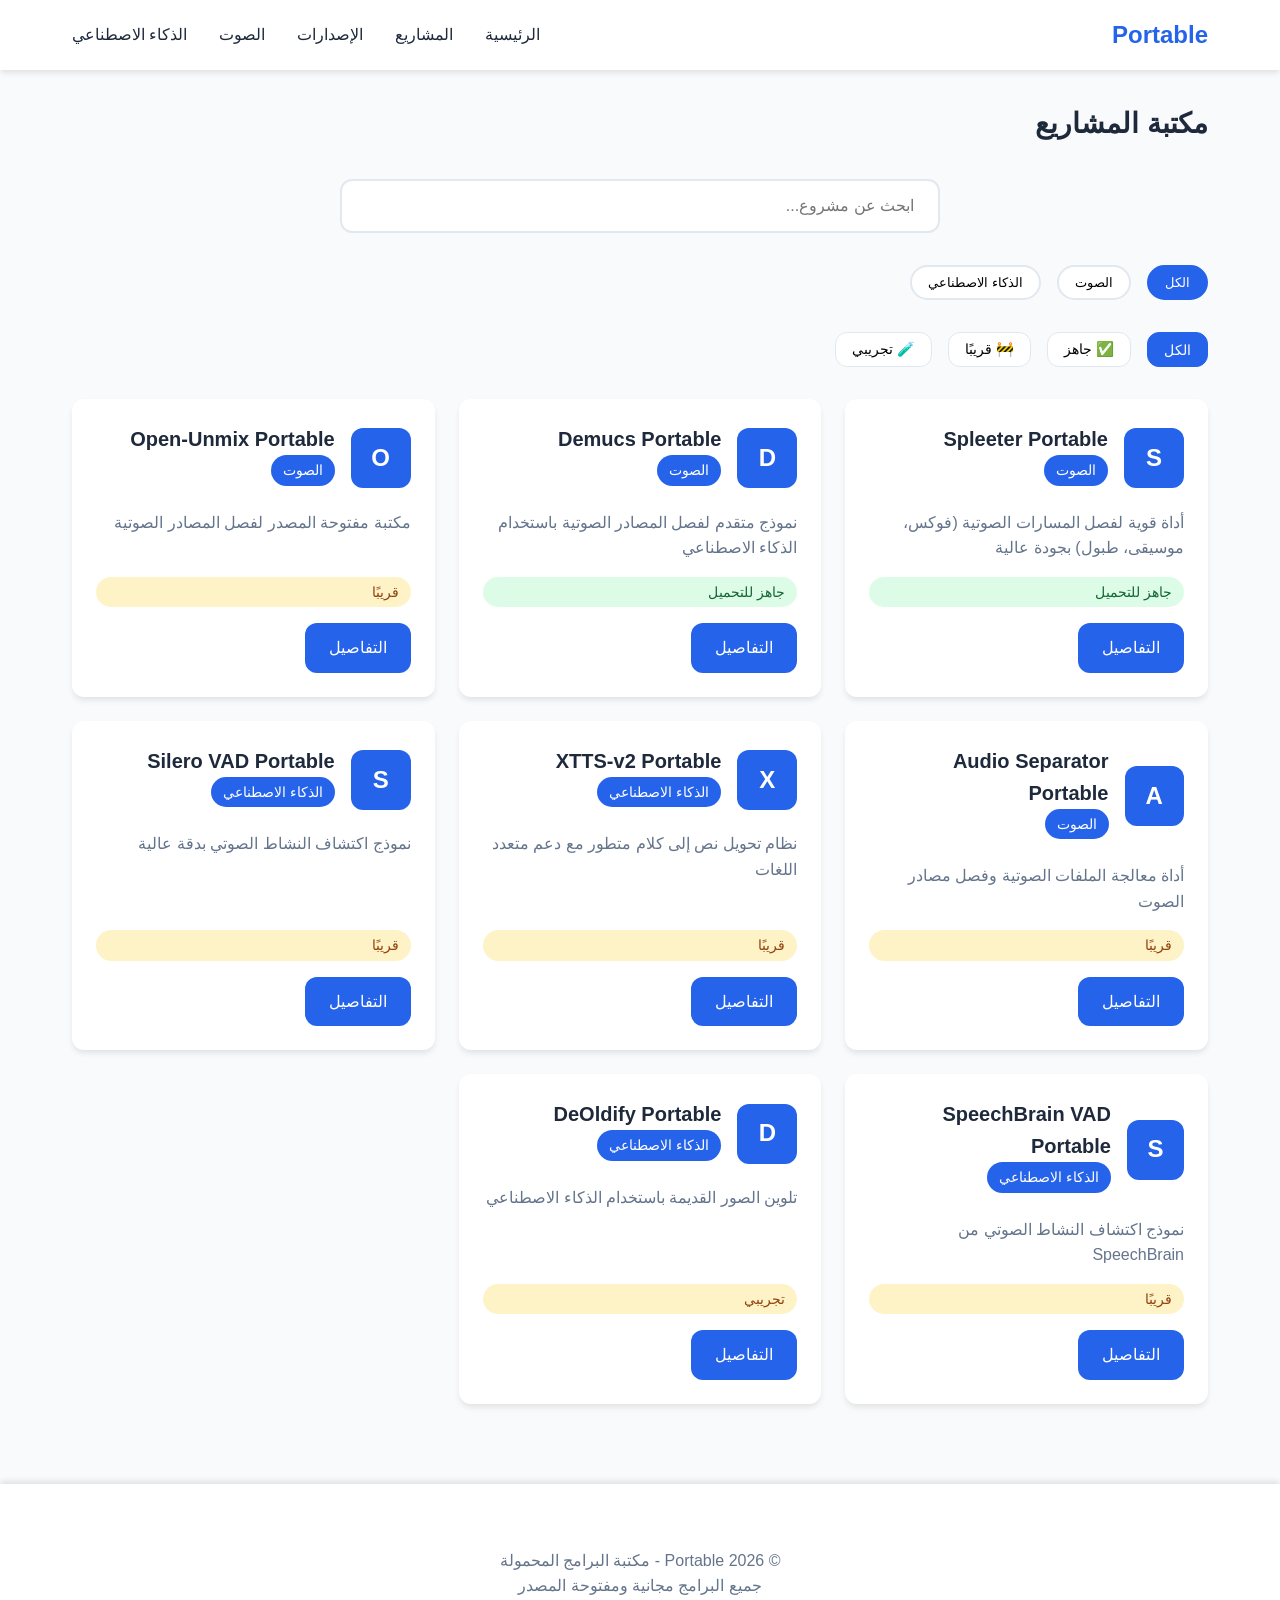
==== projects/index.html @ 6fae4b83 "Major update: Complete site restructure with unified data model - Added unified projects.json data m" ====
<!DOCTYPE html>
<html lang="ar" dir="rtl">
<head>
    <meta charset="UTF-8">
    <meta name="viewport" content="width=device-width, initial-scale=1.0">
    <meta name="description" content="مكتبة المشاريع - Portable">
    <title>المشاريع - Portable</title>
    <link rel="stylesheet" href="../assets/css/style.css">
</head>
<body>
    <!-- شريط التنقل -->
    <nav class="navbar">
        <div class="navbar-container">
            <a href="../index.html" class="navbar-brand">Portable</a>
            <ul class="navbar-menu">
                <li><a href="../index.html">الرئيسية</a></li>
                <li><a href="index.html">المشاريع</a></li>
                <li><a href="../releases/index.html">الإصدارات</a></li>
                <li><a href="../categories/audio.html">الصوت</a></li>
                <li><a href="../categories/ai.html">الذكاء الاصطناعي</a></li>
            </ul>
        </div>
    </nav>

    <!-- المحتوى الرئيسي -->
    <main class="main-content">
        <h1 class="section-title">مكتبة المشاريع</h1>

        <!-- البحث -->
        <div class="search-box">
            <input type="text" class="search-input" placeholder="ابحث عن مشروع..." id="searchInput" onkeyup="searchProjects(this.value)">
        </div>

        <!-- الفلتر -->
        <div class="filter-section">
            <button class="filter-btn active" onclick="filterByCategory('all')">الكل</button>
            <button class="filter-btn" onclick="filterByCategory('الصوت')">الصوت</button>
            <button class="filter-btn" onclick="filterByCategory('الذكاء الاصطناعي')">الذكاء الاصطناعي</button>
        </div>

        <!-- فلترة الحالة -->
        <div class="filter-section">
            <button class="status-btn active" onclick="filterByStatus('all')">الكل</button>
            <button class="status-btn" onclick="filterByStatus('ready')">✅ جاهز</button>
            <button class="status-btn" onclick="filterByStatus('soon')">🚧 قريبًا</button>
            <button class="status-btn" onclick="filterByStatus('experimental')">🧪 تجريبي</button>
        </div>

        <!-- شبكة المشاريع -->
        <div class="grid-container">
            <!-- Spleeter -->
            <div class="card project-card">
                <div class="project-card-header">
                    <div class="project-icon">S</div>
                    <div>
                        <div class="project-title">Spleeter Portable</div>
                        <span class="project-category">الصوت</span>
                    </div>
                </div>
                <p class="project-description">
                    أداة قوية لفصل المسارات الصوتية (فوكس، موسيقى، طبول) بجودة عالية
                </p>
                <span class="project-status status-ready">جاهز للتحميل</span>
                <div class="project-actions">
                    <a href="spleeter/index.html" class="btn btn-primary">التفاصيل</a>
                </div>
            </div>

            <!-- Demucs -->
            <div class="card project-card">
                <div class="project-card-header">
                    <div class="project-icon">D</div>
                    <div>
                        <div class="project-title">Demucs Portable</div>
                        <span class="project-category">الصوت</span>
                    </div>
                </div>
                <p class="project-description">
                    نموذج متقدم لفصل المصادر الصوتية باستخدام الذكاء الاصطناعي
                </p>
                <span class="project-status status-ready">جاهز للتحميل</span>
                <div class="project-actions">
                    <a href="demucs/index.html" class="btn btn-primary">التفاصيل</a>
                </div>
            </div>

            <!-- Open-Unmix -->
            <div class="card project-card">
                <div class="project-card-header">
                    <div class="project-icon">O</div>
                    <div>
                        <div class="project-title">Open-Unmix Portable</div>
                        <span class="project-category">الصوت</span>
                    </div>
                </div>
                <p class="project-description">
                    مكتبة مفتوحة المصدر لفصل المصادر الصوتية
                </p>
                <span class="project-status status-soon">قريبًا</span>
                <div class="project-actions">
                    <a href="open-unmix/index.html" class="btn btn-primary">التفاصيل</a>
                </div>
            </div>

            <!-- Audio Separator -->
            <div class="card project-card">
                <div class="project-card-header">
                    <div class="project-icon">A</div>
                    <div>
                        <div class="project-title">Audio Separator Portable</div>
                        <span class="project-category">الصوت</span>
                    </div>
                </div>
                <p class="project-description">
                    أداة معالجة الملفات الصوتية وفصل مصادر الصوت
                </p>
                <span class="project-status status-soon">قريبًا</span>
                <div class="project-actions">
                    <a href="audio-separator/index.html" class="btn btn-primary">التفاصيل</a>
                </div>
            </div>

            <!-- XTTS-v2 -->
            <div class="card project-card">
                <div class="project-card-header">
                    <div class="project-icon">X</div>
                    <div>
                        <div class="project-title">XTTS-v2 Portable</div>
                        <span class="project-category">الذكاء الاصطناعي</span>
                    </div>
                </div>
                <p class="project-description">
                    نظام تحويل نص إلى كلام متطور مع دعم متعدد اللغات
                </p>
                <span class="project-status status-soon">قريبًا</span>
                <div class="project-actions">
                    <a href="xtts-v2/index.html" class="btn btn-primary">التفاصيل</a>
                </div>
            </div>

            <!-- Silero VAD -->
            <div class="card project-card">
                <div class="project-card-header">
                    <div class="project-icon">S</div>
                    <div>
                        <div class="project-title">Silero VAD Portable</div>
                        <span class="project-category">الذكاء الاصطناعي</span>
                    </div>
                </div>
                <p class="project-description">
                    نموذج اكتشاف النشاط الصوتي بدقة عالية
                </p>
                <span class="project-status status-soon">قريبًا</span>
                <div class="project-actions">
                    <a href="silero-vad/index.html" class="btn btn-primary">التفاصيل</a>
                </div>
            </div>

            <!-- SpeechBrain VAD -->
            <div class="card project-card">
                <div class="project-card-header">
                    <div class="project-icon">S</div>
                    <div>
                        <div class="project-title">SpeechBrain VAD Portable</div>
                        <span class="project-category">الذكاء الاصطناعي</span>
                    </div>
                </div>
                <p class="project-description">
                    نموذج اكتشاف النشاط الصوتي من SpeechBrain
                </p>
                <span class="project-status status-soon">قريبًا</span>
                <div class="project-actions">
                    <a href="speechbrain-vad/index.html" class="btn btn-primary">التفاصيل</a>
                </div>
            </div>

            <!-- DeOldify -->
            <div class="card project-card">
                <div class="project-card-header">
                    <div class="project-icon">D</div>
                    <div>
                        <div class="project-title">DeOldify Portable</div>
                        <span class="project-category">الذكاء الاصطناعي</span>
                    </div>
                </div>
                <p class="project-description">
                    تلوين الصور القديمة باستخدام الذكاء الاصطناعي
                </p>
                <span class="project-status status-soon">تجريبي</span>
                <div class="project-actions">
                    <a href="deoldify/index.html" class="btn btn-primary">التفاصيل</a>
                </div>
            </div>
        </div>
    </main>

    <!-- التذييل -->
    <footer class="footer">
        <div class="main-content">
            <p>&copy; 2026 Portable - مكتبة البرامج المحمولة</p>
            <p>جميع البرامج مجانية ومفتوحة المصدر</p>
        </div>
    </footer>

    <script src="../assets/js/main.js"></script>
</body>
</html>
---- assets/css/style.css ----
/* Portable-V2 - مكتبة البرامج المحمولة */

/* أزرار فلترة الحالة */
.status-btn {
    padding: 0.5rem 1rem;
    border: 1px solid var(--border-color);
    background: var(--card-bg);
    border-radius: var(--radius);
    cursor: pointer;
    transition: var(--transition);
    font-size: 0.9rem;
}

.status-btn:hover {
    background: var(--primary-color);
    color: white;
    border-color: var(--primary-color);
}

.status-btn.active {
    background: var(--primary-color);
    color: white;
    border-color: var(--primary-color);
}

/* بطاقات المشاريع المشابهة */
.similar-section {
    margin-top: 3rem;
}

.similar-section h3 {
    margin-bottom: 1.5rem;
    color: var(--text-primary);
}

.similar-card {
    transition: var(--transition);
}

.similar-card:hover {
    transform: translateY(-4px);
}

/* التنقل بين المشاريع */
.project-navigation {
    display: flex;
    justify-content: space-between;
    gap: 1rem;
    margin: 2rem 0;
}

.nav-link {
    flex: 1;
    display: flex;
    align-items: center;
    gap: 0.75rem;
    padding: 1rem;
    background: var(--card-bg);
    border: 1px solid var(--border-color);
    border-radius: var(--radius);
    text-decoration: none;
    color: var(--text-primary);
    transition: var(--transition);
}

.nav-link:hover {
    background: var(--primary-color);
    color: white;
    border-color: var(--primary-color);
}

.nav-link.nav-prev {
    justify-content: flex-start;
}

.nav-link.nav-next {
    justify-content: flex-end;
}

.nav-content {
    display: flex;
    flex-direction: column;
    gap: 0.25rem;
}

.nav-label {
    font-size: 0.8rem;
    color: var(--text-secondary);
}

.nav-link:hover .nav-label {
    color: rgba(255, 255, 255, 0.8);
}

.nav-title {
    font-weight: 600;
}

.nav-icon {
    font-size: 1.5rem;
}

/* المتغيرات العامة */
:root {
    --primary-color: #2563eb;
    --primary-dark: #1e40af;
    --secondary-color: #10b981;
    --accent-color: #f59e0b;
    --bg-color: #f8fafc;
    --card-bg: #ffffff;
    --text-primary: #1e293b;
    --text-secondary: #64748b;
    --border-color: #e2e8f0;
    --shadow: 0 4px 6px -1px rgba(0, 0, 0, 0.1);
    --shadow-lg: 0 10px 15px -3px rgba(0, 0, 0, 0.1);
    --radius: 12px;
    --transition: all 0.3s ease;
}

/* إعادة تعيين */
* {
    margin: 0;
    padding: 0;
    box-sizing: border-box;
}

/* الأساسيات */
body {
    font-family: 'Segoe UI', Tahoma, Geneva, Verdana, sans-serif;
    background-color: var(--bg-color);
    color: var(--text-primary);
    line-height: 1.6;
    direction: rtl;
}

a {
    text-decoration: none;
    color: var(--primary-color);
    transition: var(--transition);
}

a:hover {
    color: var(--primary-dark);
}

/* شريط التنقل */
.navbar {
    background: var(--card-bg);
    box-shadow: var(--shadow);
    position: sticky;
    top: 0;
    z-index: 1000;
    padding: 1rem 0;
}

.navbar-container {
    max-width: 1200px;
    margin: 0 auto;
    padding: 0 2rem;
    display: flex;
    justify-content: space-between;
    align-items: center;
}

.navbar-brand {
    font-size: 1.5rem;
    font-weight: bold;
    color: var(--primary-color);
}

.navbar-menu {
    display: flex;
    gap: 2rem;
    list-style: none;
}

.navbar-menu a {
    color: var(--text-primary);
    font-weight: 500;
}

.navbar-menu a:hover {
    color: var(--primary-color);
}

/* المحتوى الرئيسي */
.main-content {
    max-width: 1200px;
    margin: 0 auto;
    padding: 2rem;
}

/* البطاقات */
.card {
    background: var(--card-bg);
    border-radius: var(--radius);
    box-shadow: var(--shadow);
    padding: 1.5rem;
    transition: var(--transition);
}

.card:hover {
    box-shadow: var(--shadow-lg);
    transform: translateY(-2px);
}

/* البطاقات الشبكية */
.grid-container {
    display: grid;
    grid-template-columns: repeat(auto-fill, minmax(300px, 1fr));
    gap: 1.5rem;
    margin-top: 2rem;
}

/* بطاقة المشروع */
.project-card {
    display: flex;
    flex-direction: column;
    height: 100%;
}

.project-card-header {
    display: flex;
    align-items: center;
    gap: 1rem;
    margin-bottom: 1rem;
}

.project-icon {
    width: 60px;
    height: 60px;
    border-radius: var(--radius);
    background: var(--primary-color);
    display: flex;
    align-items: center;
    justify-content: center;
    color: white;
    font-size: 1.5rem;
    font-weight: bold;
}

.project-title {
    font-size: 1.25rem;
    font-weight: bold;
}

.project-category {
    display: inline-block;
    padding: 0.25rem 0.75rem;
    background: var(--primary-color);
    color: white;
    border-radius: 20px;
    font-size: 0.875rem;
    margin-bottom: 0.5rem;
}

.project-description {
    color: var(--text-secondary);
    margin-bottom: 1rem;
    flex-grow: 1;
}

.project-status {
    display: inline-block;
    padding: 0.25rem 0.75rem;
    border-radius: 20px;
    font-size: 0.875rem;
    font-weight: 500;
}

.status-ready {
    background: #dcfce7;
    color: #166534;
}

.status-soon {
    background: #fef3c7;
    color: #92400e;
}

.project-actions {
    margin-top: 1rem;
    display: flex;
    gap: 0.5rem;
}

.btn {
    padding: 0.75rem 1.5rem;
    border-radius: var(--radius);
    border: none;
    cursor: pointer;
    font-weight: 500;
    transition: var(--transition);
    display: inline-flex;
    align-items: center;
    gap: 0.5rem;
}

.btn-primary {
    background: var(--primary-color);
    color: white;
}

.btn-primary:hover {
    background: var(--primary-dark);
}

.btn-secondary {
    background: var(--border-color);
    color: var(--text-primary);
}

.btn-secondary:hover {
    background: #cbd5e1;
}

/* القسم الرئيسي */
.hero {
    text-align: center;
    padding: 4rem 2rem;
    background: linear-gradient(135deg, var(--primary-color), var(--primary-dark));
    color: white;
    border-radius: var(--radius);
    margin-bottom: 2rem;
}

.hero-title {
    font-size: 2.5rem;
    font-weight: bold;
    margin-bottom: 1rem;
}

.hero-subtitle {
    font-size: 1.25rem;
    opacity: 0.9;
    margin-bottom: 2rem;
}

/* الإحصائيات */
.stats {
    display: grid;
    grid-template-columns: repeat(auto-fit, minmax(200px, 1fr));
    gap: 1.5rem;
    margin: 2rem 0;
}

.stat-card {
    text-align: center;
    padding: 2rem;
}

.stat-number {
    font-size: 2.5rem;
    font-weight: bold;
    color: var(--primary-color);
}

.stat-label {
    color: var(--text-secondary);
    margin-top: 0.5rem;
}

/* التصنيفات */
.categories-section {
    margin: 3rem 0;
}

.section-title {
    font-size: 1.75rem;
    font-weight: bold;
    margin-bottom: 1.5rem;
}

.category-grid {
    display: grid;
    grid-template-columns: repeat(auto-fit, minmax(250px, 1fr));
    gap: 1.5rem;
}

.category-card {
    text-align: center;
    padding: 2rem;
    cursor: pointer;
}

.category-icon {
    font-size: 3rem;
    margin-bottom: 1rem;
}

.category-name {
    font-size: 1.25rem;
    font-weight: bold;
}

.category-count {
    color: var(--text-secondary);
    margin-top: 0.5rem;
}

/* التذييل */
.footer {
    background: var(--card-bg);
    box-shadow: 0 -4px 6px -1px rgba(0, 0, 0, 0.1);
    padding: 2rem 0;
    margin-top: 3rem;
    text-align: center;
    color: var(--text-secondary);
}

/* البحث */
.search-box {
    max-width: 600px;
    margin: 2rem auto;
    position: relative;
}

.search-input {
    width: 100%;
    padding: 1rem 1.5rem;
    border: 2px solid var(--border-color);
    border-radius: var(--radius);
    font-size: 1rem;
    transition: var(--transition);
}

.search-input:focus {
    outline: none;
    border-color: var(--primary-color);
}

/* الفلتر */
.filter-section {
    display: flex;
    gap: 1rem;
    flex-wrap: wrap;
    margin-bottom: 2rem;
}

.filter-btn {
    padding: 0.5rem 1rem;
    border: 2px solid var(--border-color);
    background: white;
    border-radius: 20px;
    cursor: pointer;
    transition: var(--transition);
}

.filter-btn:hover,
.filter-btn.active {
    background: var(--primary-color);
    color: white;
    border-color: var(--primary-color);
}

/* صفحة تفاصيل المشروع */
.project-detail {
    max-width: 900px;
    margin: 0 auto;
}

.project-header {
    text-align: center;
    margin-bottom: 2rem;
}

.project-header h1 {
    font-size: 2.5rem;
    margin-bottom: 1rem;
}

.project-meta {
    display: flex;
    justify-content: center;
    gap: 2rem;
    color: var(--text-secondary);
}

.feature-section {
    margin: 2rem 0;
}

.feature-section h2 {
    font-size: 1.5rem;
    margin-bottom: 1rem;
}

.feature-list {
    list-style: none;
}

.feature-list li {
    padding: 0.75rem 0;
    border-bottom: 1px solid var(--border-color);
    display: flex;
    align-items: center;
    gap: 0.5rem;
}

.feature-list li::before {
    content: "✓";
    color: var(--secondary-color);
    font-weight: bold;
}

.download-section {
    background: linear-gradient(135deg, var(--secondary-color), #059669);
    color: white;
    padding: 2rem;
    border-radius: var(--radius);
    text-align: center;
    margin: 2rem 0;
}

.download-section h2 {
    margin-bottom: 1rem;
}

/* التجاوب مع الشاشات الصغيرة */
@media (max-width: 768px) {
    .navbar-container {
        flex-direction: column;
        gap: 1rem;
    }

    .navbar-menu {
        flex-wrap: wrap;
        justify-content: center;
        gap: 1rem;
    }

    .hero-title {
        font-size: 1.75rem;
    }

    .hero-subtitle {
        font-size: 1rem;
    }

    .grid-container {
        grid-template-columns: 1fr;
    }

    .project-meta {
        flex-direction: column;
        gap: 0.5rem;
    }

    .main-content {
        padding: 1rem;
    }
}
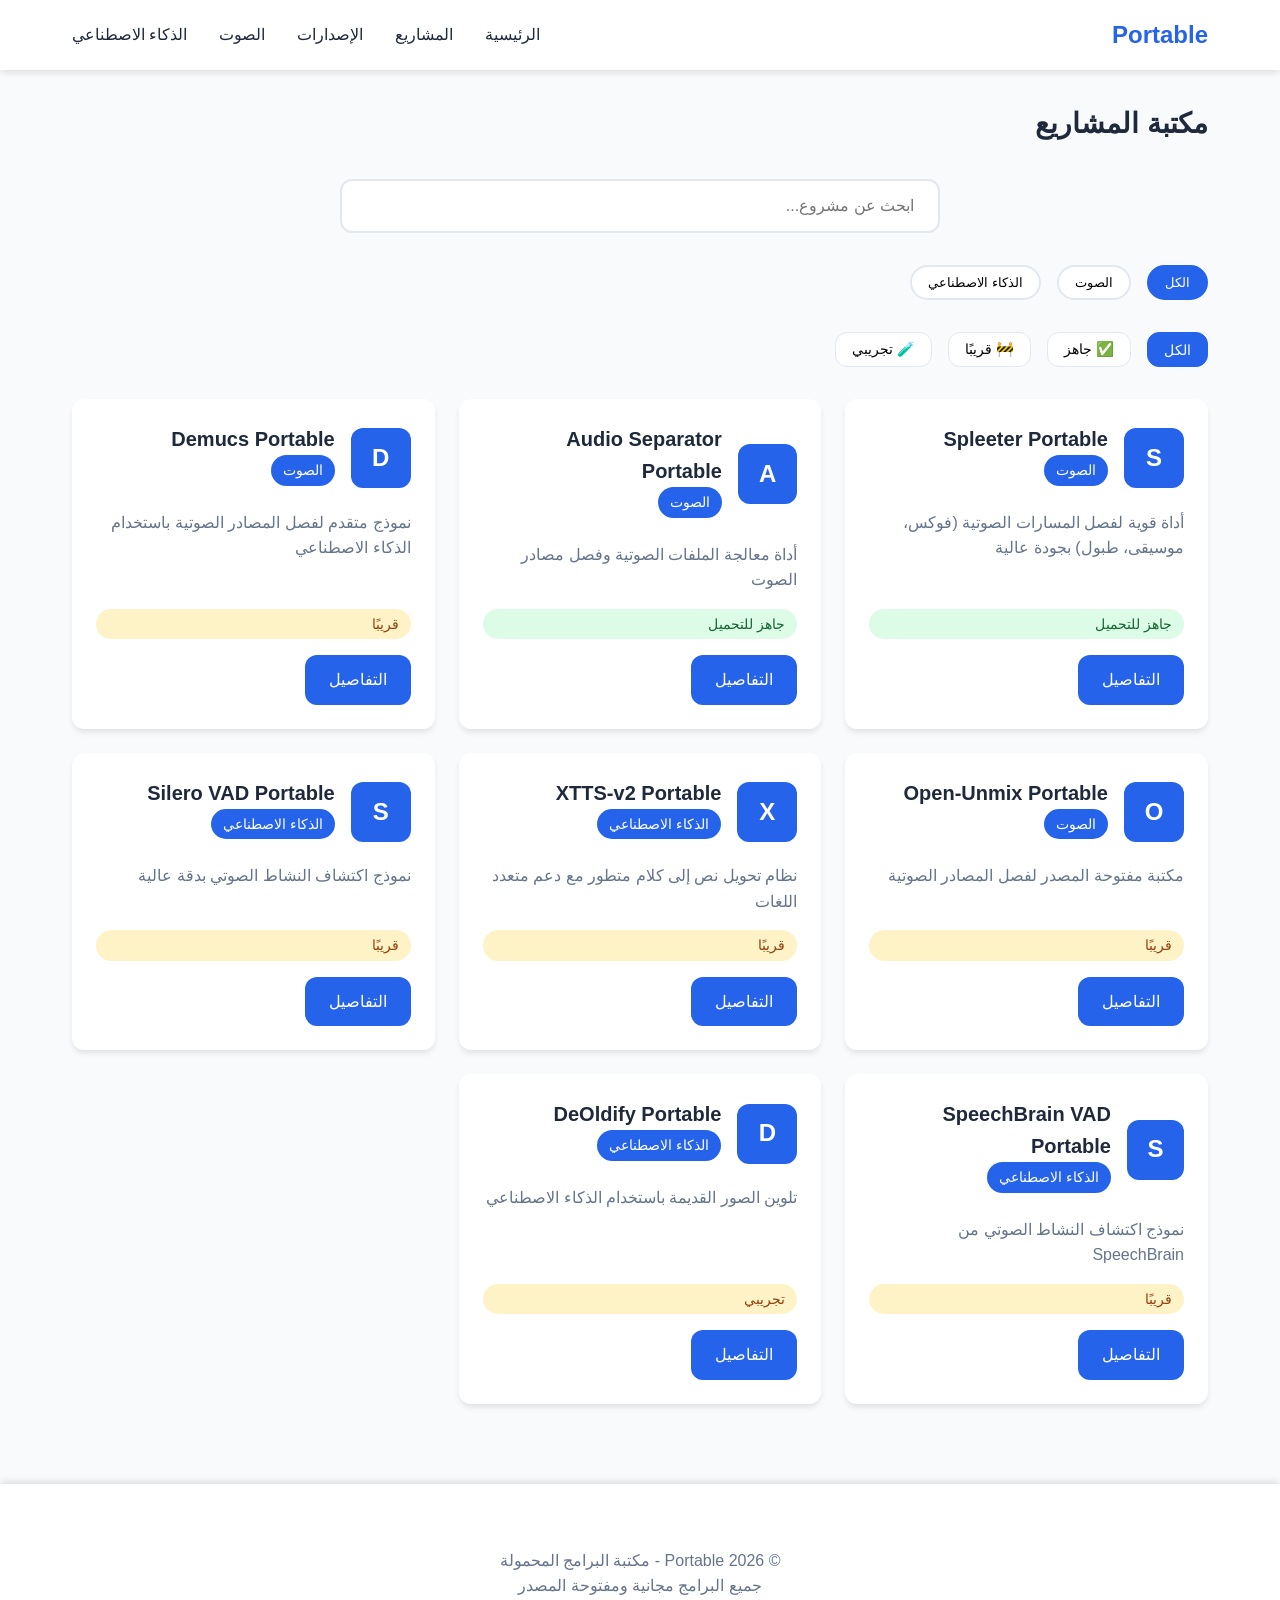
==== commit d649728d: "Update project titles and descriptions in index.html" ====
--- a/projects/index.html
+++ b/projects/index.html
@@ -66,6 +66,24 @@
                 </div>
             </div>
 
+            <!-- Audio Separator -->
+            <div class="card project-card">
+                <div class="project-card-header">
+                    <div class="project-icon">A</div>
+                    <div>
+                        <div class="project-title">Audio Separator Portable</div>
+                        <span class="project-category">الصوت</span>
+                    </div>
+                </div>
+                <p class="project-description">
+                    أداة معالجة الملفات الصوتية وفصل مصادر الصوت
+                </p>
+                <span class="project-status status-ready">جاهز للتحميل</span>
+                <div class="project-actions">
+                    <a href="audio-separator/index.html" class="btn btn-primary">التفاصيل</a>
+                </div>
+            </div>
+
             <!-- Demucs -->
             <div class="card project-card">
                 <div class="project-card-header">
@@ -78,7 +96,7 @@
                 <p class="project-description">
                     نموذج متقدم لفصل المصادر الصوتية باستخدام الذكاء الاصطناعي
                 </p>
-                <span class="project-status status-ready">جاهز للتحميل</span>
+                <span class="project-status status-soon">قريبًا</span>
                 <div class="project-actions">
                     <a href="demucs/index.html" class="btn btn-primary">التفاصيل</a>
                 </div>
@@ -99,24 +117,6 @@
                 <span class="project-status status-soon">قريبًا</span>
                 <div class="project-actions">
                     <a href="open-unmix/index.html" class="btn btn-primary">التفاصيل</a>
-                </div>
-            </div>
-
-            <!-- Audio Separator -->
-            <div class="card project-card">
-                <div class="project-card-header">
-                    <div class="project-icon">A</div>
-                    <div>
-                        <div class="project-title">Audio Separator Portable</div>
-                        <span class="project-category">الصوت</span>
-                    </div>
-                </div>
-                <p class="project-description">
-                    أداة معالجة الملفات الصوتية وفصل مصادر الصوت
-                </p>
-                <span class="project-status status-soon">قريبًا</span>
-                <div class="project-actions">
-                    <a href="audio-separator/index.html" class="btn btn-primary">التفاصيل</a>
                 </div>
             </div>
 
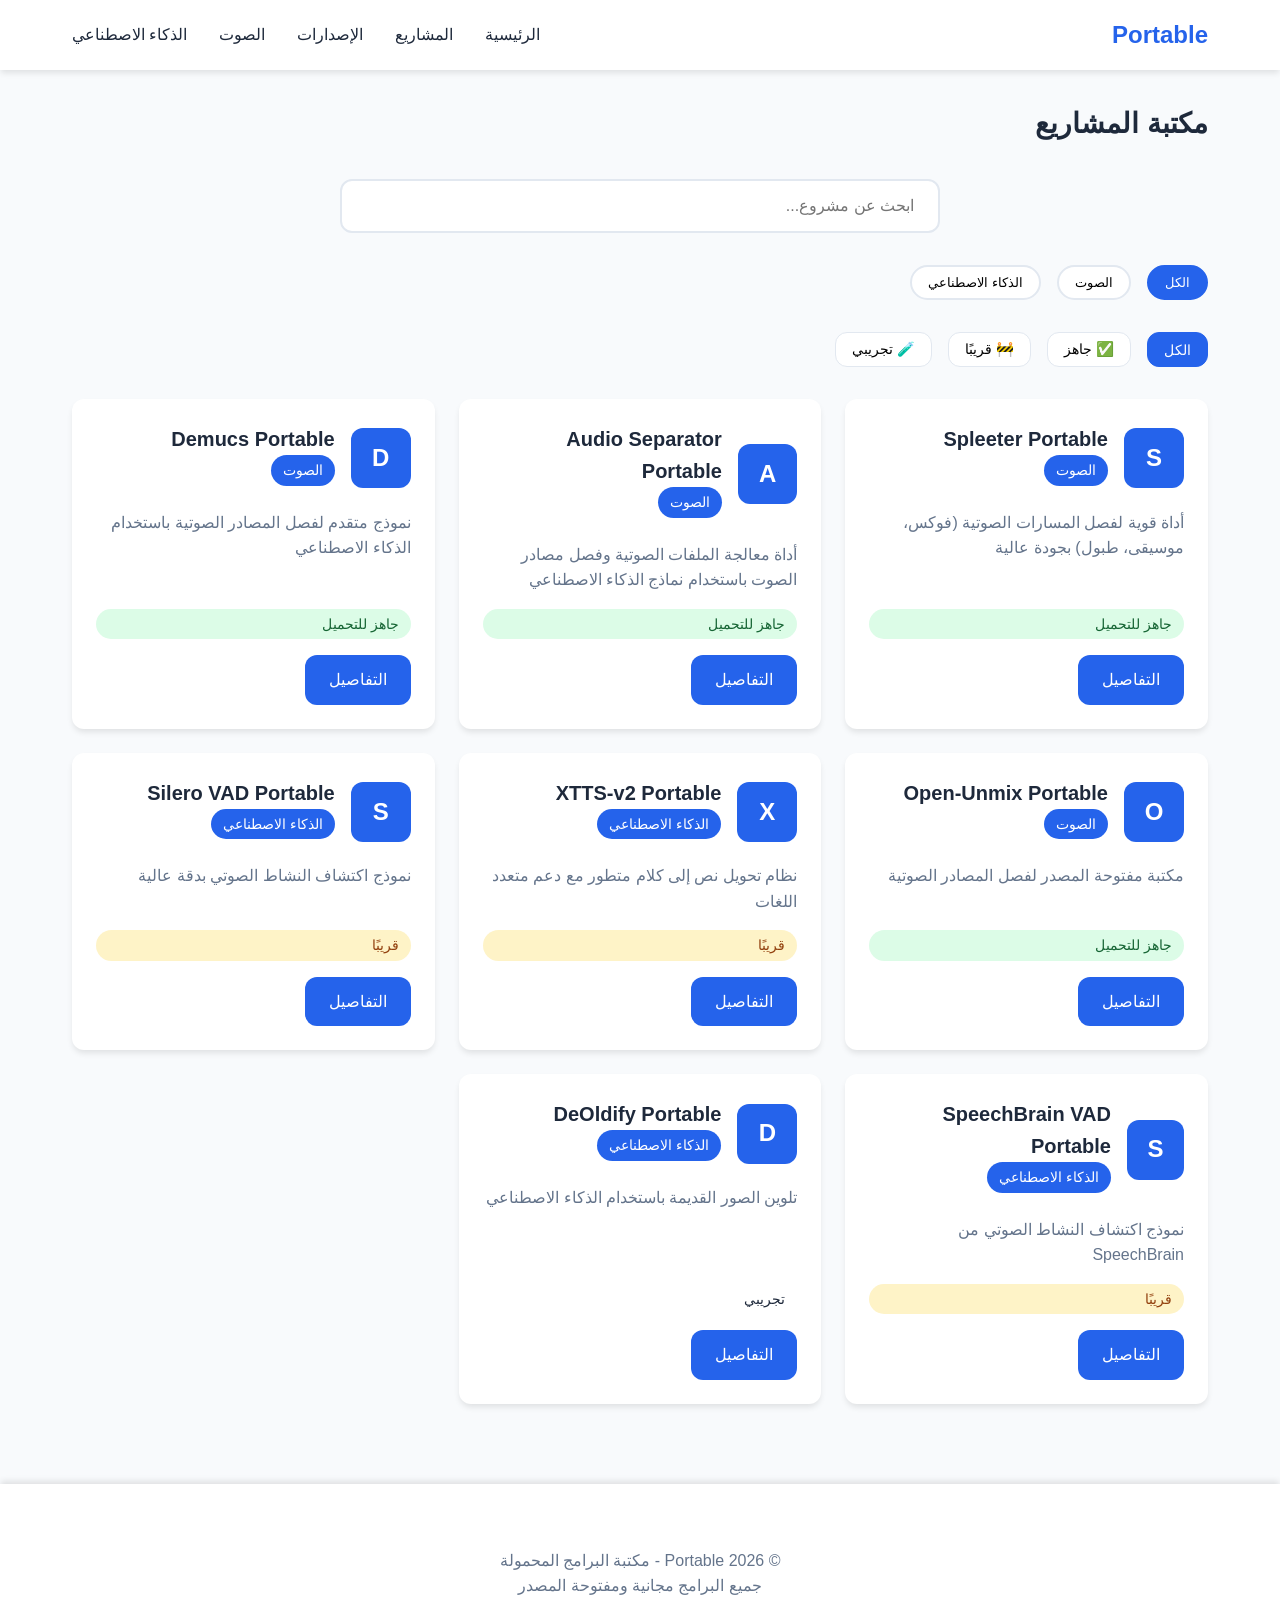
==== commit ec201e65: "Update project statuses in README.md and projects/index.html to match actual releases" ====
--- a/projects/index.html
+++ b/projects/index.html
@@ -76,7 +76,7 @@
                     </div>
                 </div>
                 <p class="project-description">
-                    أداة معالجة الملفات الصوتية وفصل مصادر الصوت
+                    أداة معالجة الملفات الصوتية وفصل مصادر الصوت باستخدام نماذج الذكاء الاصطناعي
                 </p>
                 <span class="project-status status-ready">جاهز للتحميل</span>
                 <div class="project-actions">
@@ -96,80 +96,80 @@
                 <p class="project-description">
                     نموذج متقدم لفصل المصادر الصوتية باستخدام الذكاء الاصطناعي
                 </p>
+                <span class="project-status status-ready">جاهز للتحميل</span>
+                <div class="project-actions">
+                    <a href="demucs/index.html" class="btn btn-primary">التفاصيل</a>
+                </div>
+            </div>
+
+            <!-- Open-Unmix -->
+            <div class="card project-card">
+                <div class="project-card-header">
+                    <div class="project-icon">O</div>
+                    <div>
+                        <div class="project-title">Open-Unmix Portable</div>
+                        <span class="project-category">الصوت</span>
+                    </div>
+                </div>
+                <p class="project-description">
+                    مكتبة مفتوحة المصدر لفصل المصادر الصوتية
+                </p>
+                <span class="project-status status-ready">جاهز للتحميل</span>
+                <div class="project-actions">
+                    <a href="open-unmix/index.html" class="btn btn-primary">التفاصيل</a>
+                </div>
+            </div>
+
+            <!-- XTTS-v2 -->
+            <div class="card project-card">
+                <div class="project-card-header">
+                    <div class="project-icon">X</div>
+                    <div>
+                        <div class="project-title">XTTS-v2 Portable</div>
+                        <span class="project-category">الذكاء الاصطناعي</span>
+                    </div>
+                </div>
+                <p class="project-description">
+                    نظام تحويل نص إلى كلام متطور مع دعم متعدد اللغات
+                </p>
                 <span class="project-status status-soon">قريبًا</span>
                 <div class="project-actions">
-                    <a href="demucs/index.html" class="btn btn-primary">التفاصيل</a>
-                </div>
-            </div>
-
-            <!-- Open-Unmix -->
-            <div class="card project-card">
-                <div class="project-card-header">
-                    <div class="project-icon">O</div>
-                    <div>
-                        <div class="project-title">Open-Unmix Portable</div>
-                        <span class="project-category">الصوت</span>
-                    </div>
-                </div>
-                <p class="project-description">
-                    مكتبة مفتوحة المصدر لفصل المصادر الصوتية
+                    <a href="xtts-v2/index.html" class="btn btn-primary">التفاصيل</a>
+                </div>
+            </div>
+
+            <!-- Silero VAD -->
+            <div class="card project-card">
+                <div class="project-card-header">
+                    <div class="project-icon">S</div>
+                    <div>
+                        <div class="project-title">Silero VAD Portable</div>
+                        <span class="project-category">الذكاء الاصطناعي</span>
+                    </div>
+                </div>
+                <p class="project-description">
+                    نموذج اكتشاف النشاط الصوتي بدقة عالية
                 </p>
                 <span class="project-status status-soon">قريبًا</span>
                 <div class="project-actions">
-                    <a href="open-unmix/index.html" class="btn btn-primary">التفاصيل</a>
-                </div>
-            </div>
-
-            <!-- XTTS-v2 -->
-            <div class="card project-card">
-                <div class="project-card-header">
-                    <div class="project-icon">X</div>
-                    <div>
-                        <div class="project-title">XTTS-v2 Portable</div>
-                        <span class="project-category">الذكاء الاصطناعي</span>
-                    </div>
-                </div>
-                <p class="project-description">
-                    نظام تحويل نص إلى كلام متطور مع دعم متعدد اللغات
+                    <a href="silero-vad/index.html" class="btn btn-primary">التفاصيل</a>
+                </div>
+            </div>
+
+            <!-- SpeechBrain VAD -->
+            <div class="card project-card">
+                <div class="project-card-header">
+                    <div class="project-icon">S</div>
+                    <div>
+                        <div class="project-title">SpeechBrain VAD Portable</div>
+                        <span class="project-category">الذكاء الاصطناعي</span>
+                    </div>
+                </div>
+                <p class="project-description">
+                    نموذج اكتشاف النشاط الصوتي من SpeechBrain
                 </p>
                 <span class="project-status status-soon">قريبًا</span>
                 <div class="project-actions">
-                    <a href="xtts-v2/index.html" class="btn btn-primary">التفاصيل</a>
-                </div>
-            </div>
-
-            <!-- Silero VAD -->
-            <div class="card project-card">
-                <div class="project-card-header">
-                    <div class="project-icon">S</div>
-                    <div>
-                        <div class="project-title">Silero VAD Portable</div>
-                        <span class="project-category">الذكاء الاصطناعي</span>
-                    </div>
-                </div>
-                <p class="project-description">
-                    نموذج اكتشاف النشاط الصوتي بدقة عالية
-                </p>
-                <span class="project-status status-soon">قريبًا</span>
-                <div class="project-actions">
-                    <a href="silero-vad/index.html" class="btn btn-primary">التفاصيل</a>
-                </div>
-            </div>
-
-            <!-- SpeechBrain VAD -->
-            <div class="card project-card">
-                <div class="project-card-header">
-                    <div class="project-icon">S</div>
-                    <div>
-                        <div class="project-title">SpeechBrain VAD Portable</div>
-                        <span class="project-category">الذكاء الاصطناعي</span>
-                    </div>
-                </div>
-                <p class="project-description">
-                    نموذج اكتشاف النشاط الصوتي من SpeechBrain
-                </p>
-                <span class="project-status status-soon">قريبًا</span>
-                <div class="project-actions">
                     <a href="speechbrain-vad/index.html" class="btn btn-primary">التفاصيل</a>
                 </div>
             </div>
@@ -186,7 +186,7 @@
                 <p class="project-description">
                     تلوين الصور القديمة باستخدام الذكاء الاصطناعي
                 </p>
-                <span class="project-status status-soon">تجريبي</span>
+                <span class="project-status status-experimental">تجريبي</span>
                 <div class="project-actions">
                     <a href="deoldify/index.html" class="btn btn-primary">التفاصيل</a>
                 </div>
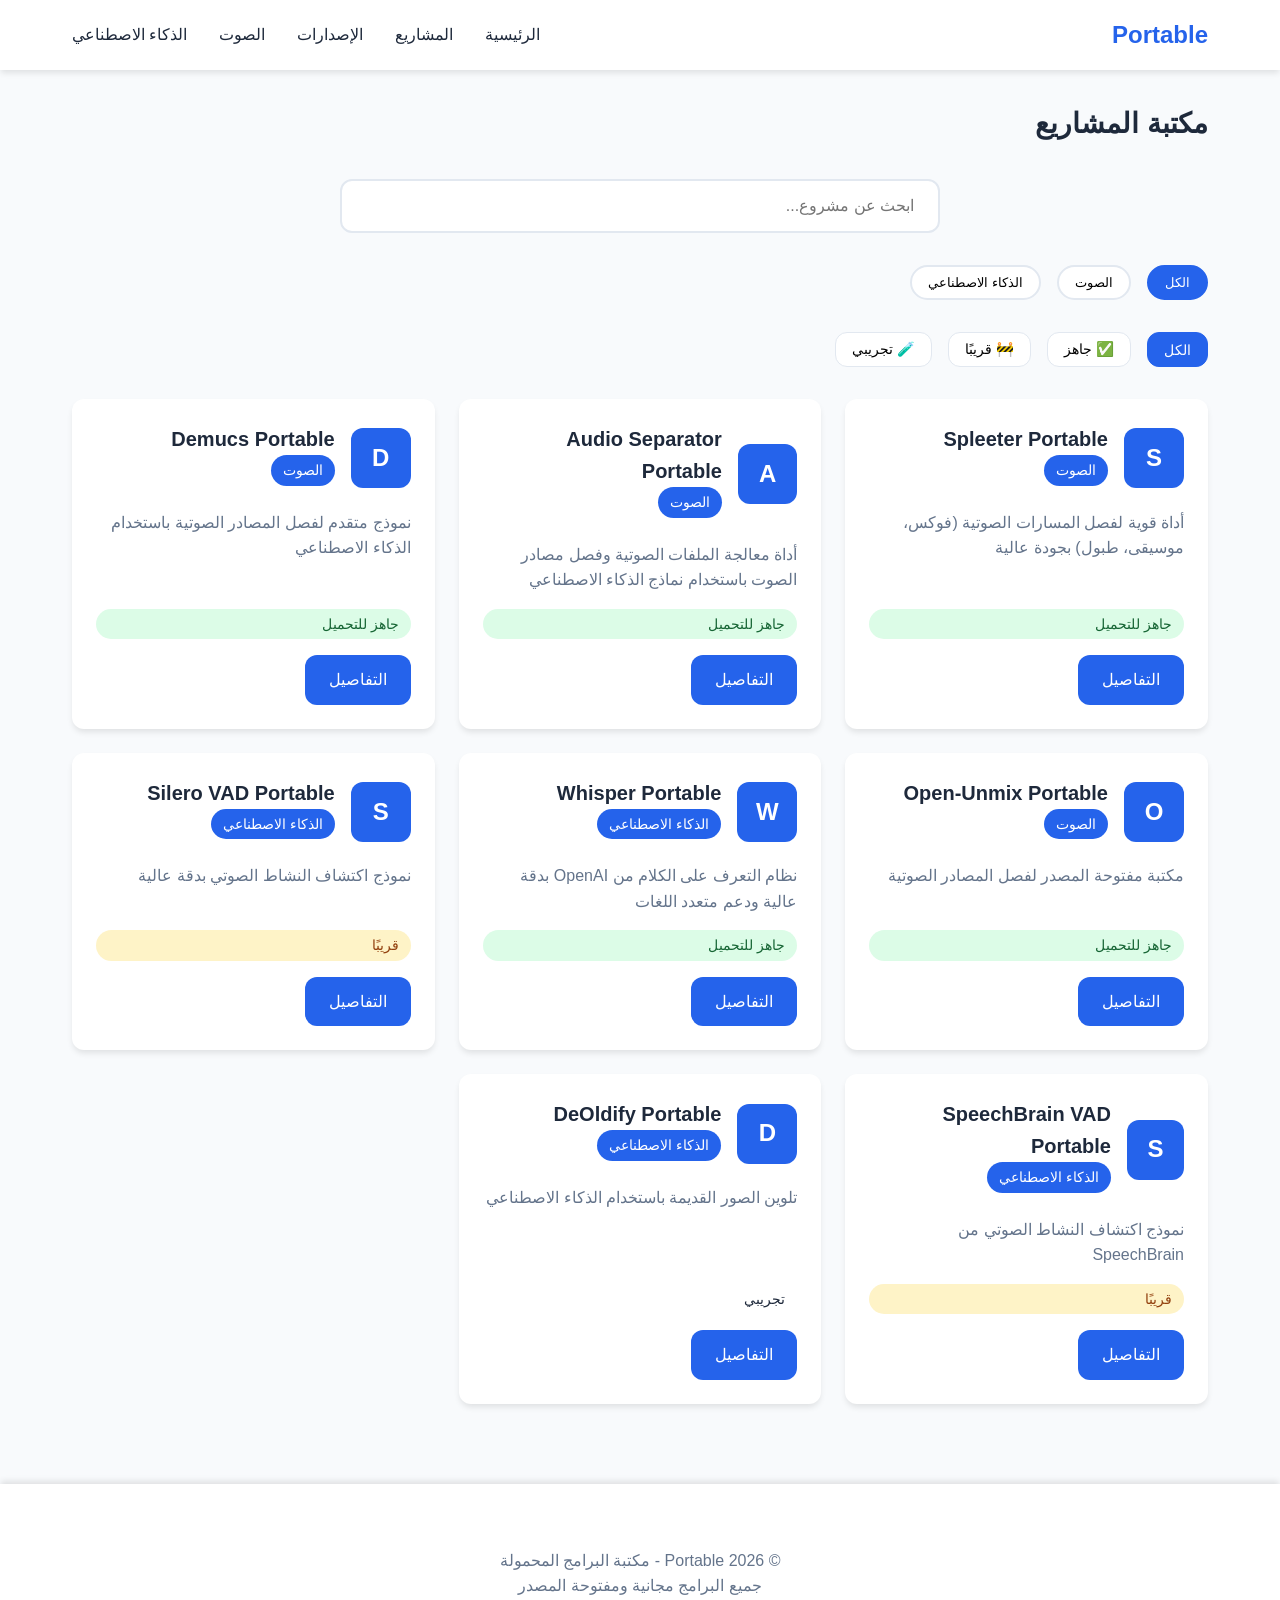
==== commit 4ad43c80: "Replace XTTS-v2 with Whisper Portable and remove RVC/Stable Diffusion from categories" ====
--- a/projects/index.html
+++ b/projects/index.html
@@ -120,21 +120,21 @@
                 </div>
             </div>
 
-            <!-- XTTS-v2 -->
-            <div class="card project-card">
-                <div class="project-card-header">
-                    <div class="project-icon">X</div>
-                    <div>
-                        <div class="project-title">XTTS-v2 Portable</div>
-                        <span class="project-category">الذكاء الاصطناعي</span>
-                    </div>
-                </div>
-                <p class="project-description">
-                    نظام تحويل نص إلى كلام متطور مع دعم متعدد اللغات
-                </p>
-                <span class="project-status status-soon">قريبًا</span>
-                <div class="project-actions">
-                    <a href="xtts-v2/index.html" class="btn btn-primary">التفاصيل</a>
+            <!-- Whisper -->
+            <div class="card project-card">
+                <div class="project-card-header">
+                    <div class="project-icon">W</div>
+                    <div>
+                        <div class="project-title">Whisper Portable</div>
+                        <span class="project-category">الذكاء الاصطناعي</span>
+                    </div>
+                </div>
+                <p class="project-description">
+                    نظام التعرف على الكلام من OpenAI بدقة عالية ودعم متعدد اللغات
+                </p>
+                <span class="project-status status-ready">جاهز للتحميل</span>
+                <div class="project-actions">
+                    <a href="whisper/index.html" class="btn btn-primary">التفاصيل</a>
                 </div>
             </div>
 
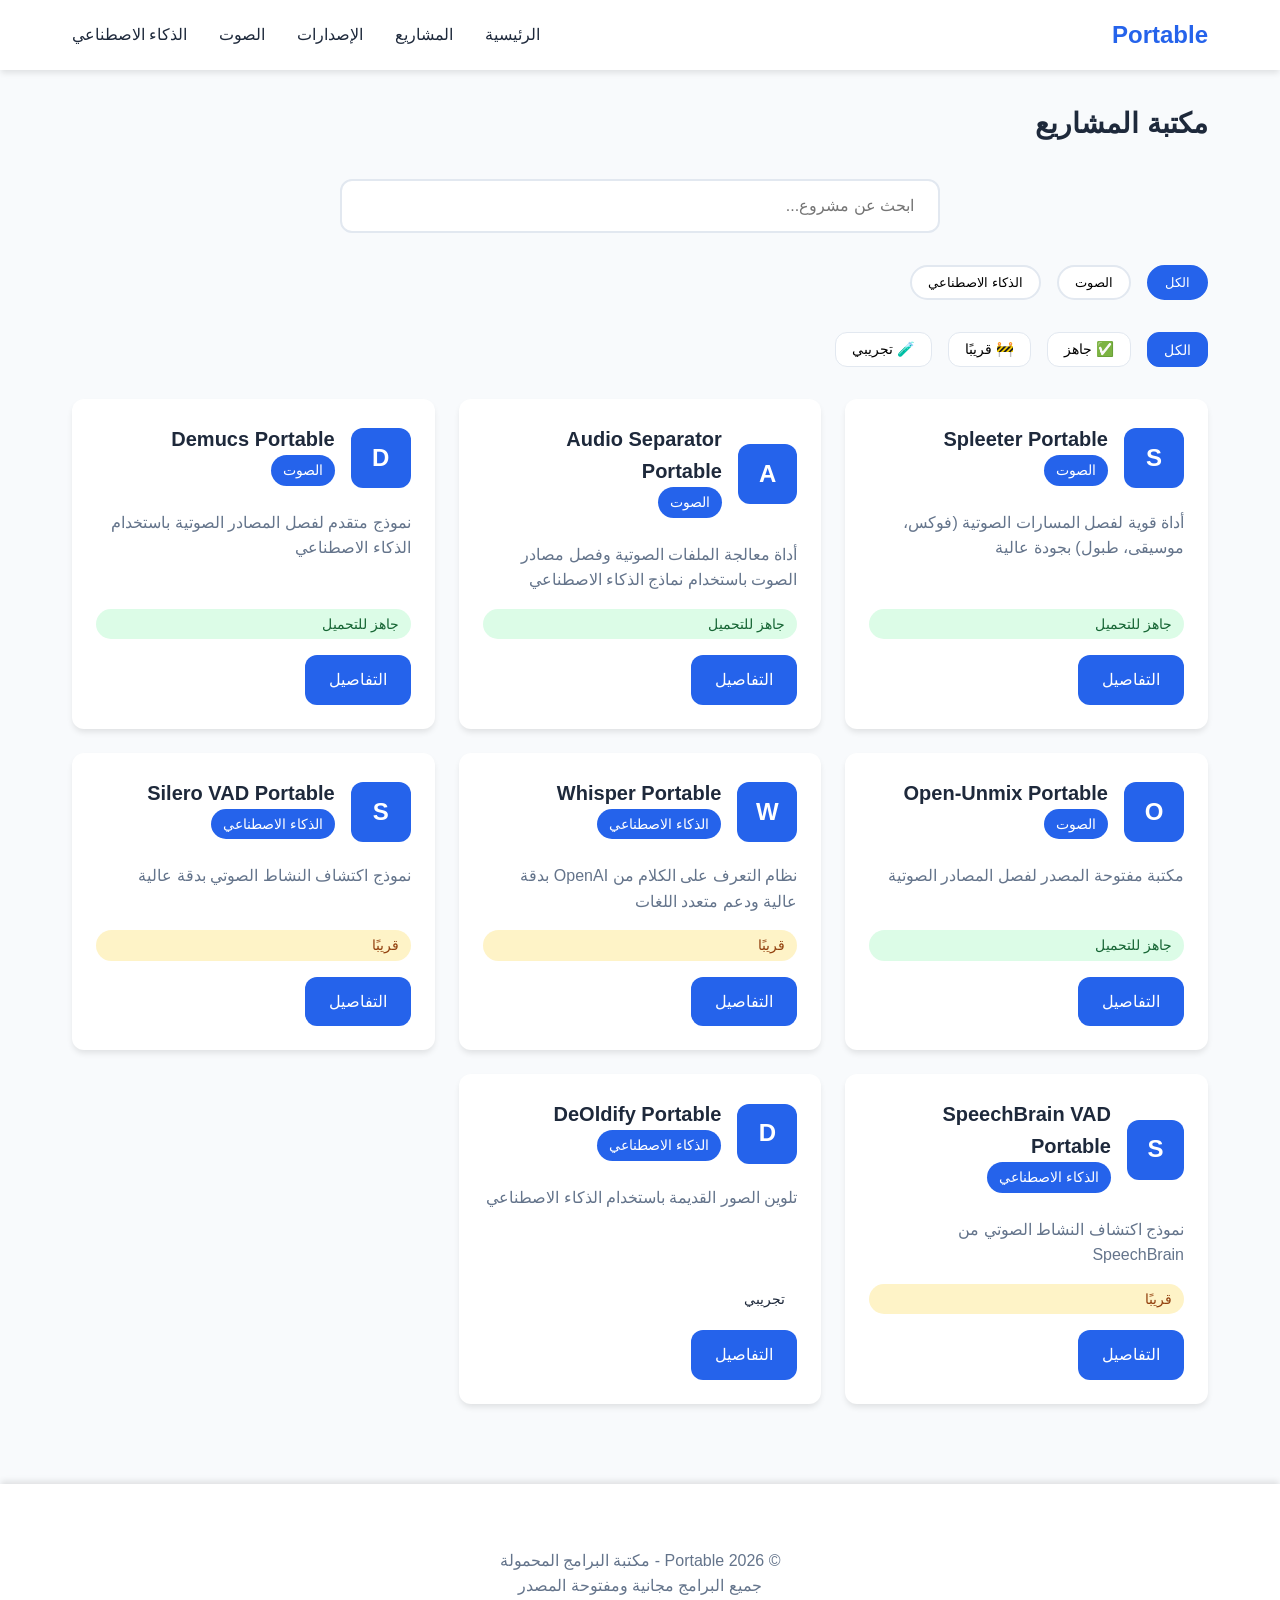
==== commit a714350e: "Change Whisper status from ready to soon until release is uploaded" ====
--- a/projects/index.html
+++ b/projects/index.html
@@ -132,7 +132,7 @@
                 <p class="project-description">
                     نظام التعرف على الكلام من OpenAI بدقة عالية ودعم متعدد اللغات
                 </p>
-                <span class="project-status status-ready">جاهز للتحميل</span>
+                <span class="project-status status-soon">قريبًا</span>
                 <div class="project-actions">
                     <a href="whisper/index.html" class="btn btn-primary">التفاصيل</a>
                 </div>
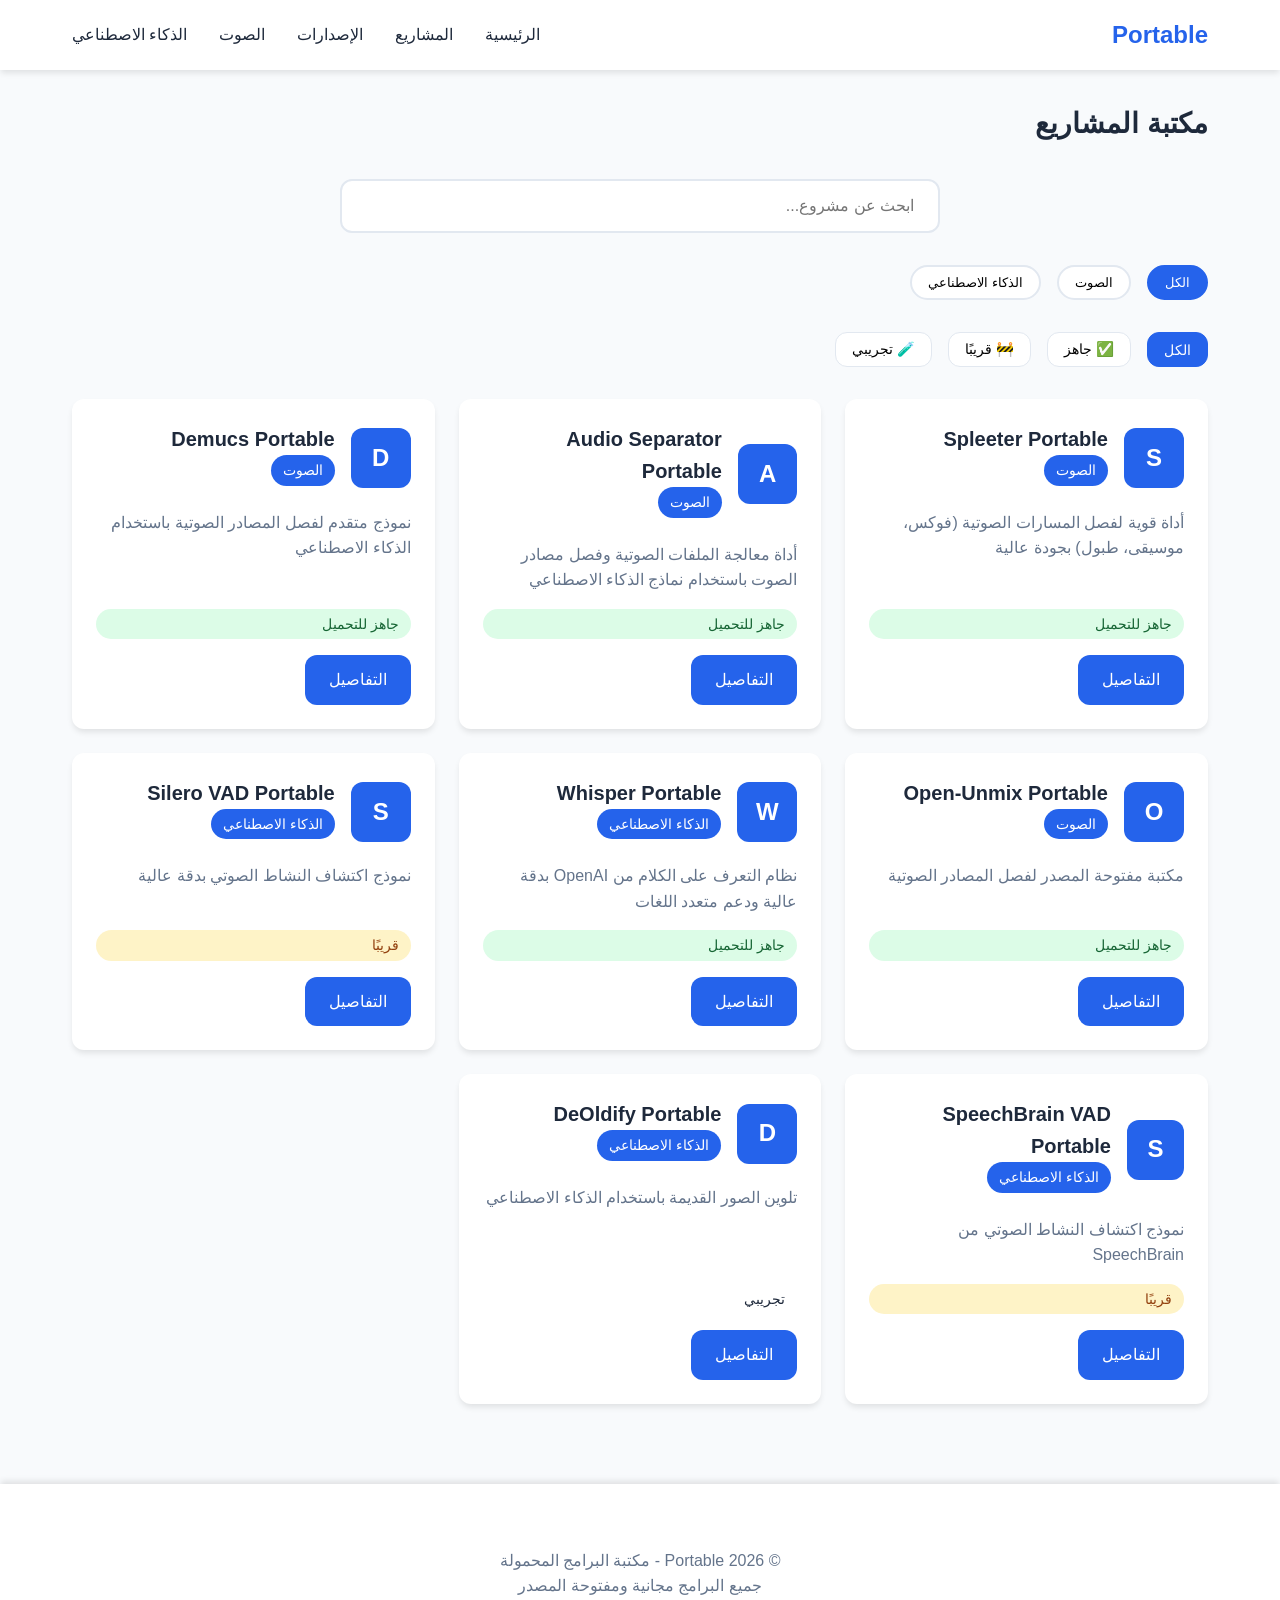
==== commit cf95b205: "Update Whisper to ready status with release download link" ====
--- a/projects/index.html
+++ b/projects/index.html
@@ -132,7 +132,7 @@
                 <p class="project-description">
                     نظام التعرف على الكلام من OpenAI بدقة عالية ودعم متعدد اللغات
                 </p>
-                <span class="project-status status-soon">قريبًا</span>
+                <span class="project-status status-ready">جاهز للتحميل</span>
                 <div class="project-actions">
                     <a href="whisper/index.html" class="btn btn-primary">التفاصيل</a>
                 </div>
